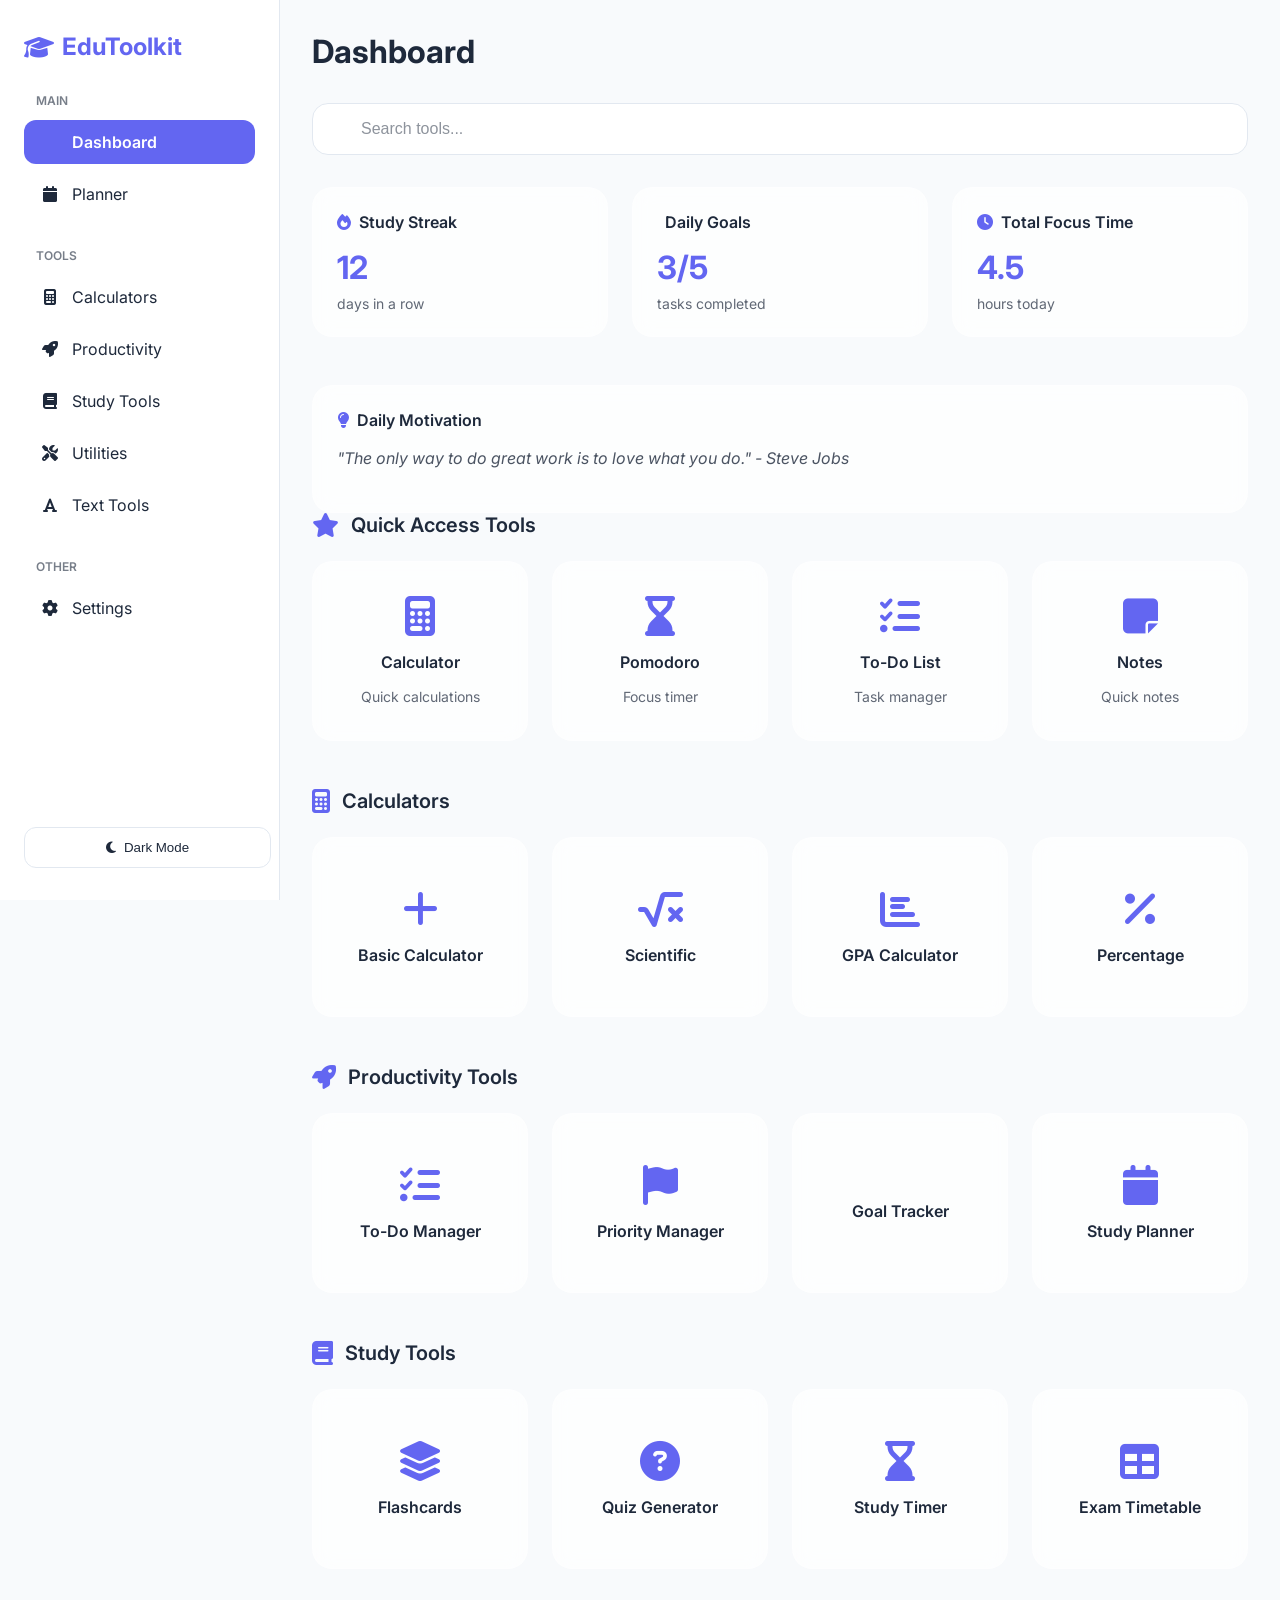
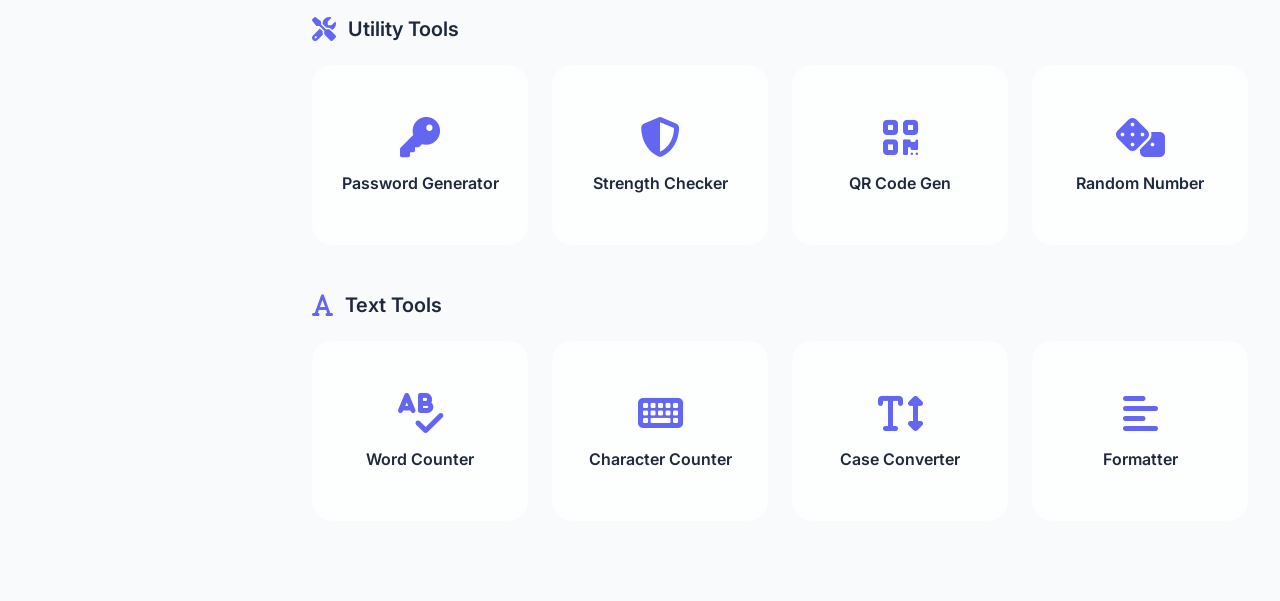
==== EduToolkit.html @ 6b0cfeaa "dashboard UI" ====
<!DOCTYPE html>
<html lang="en">
<head>
    <meta charset="UTF-8">
    <meta name="viewport" content="width=device-width, initial-scale=1.0">
    <title>EduToolkit - Student Productivity Platform</title>
    <link href="https://cdnjs.cloudflare.com/ajax/libs/font-awesome/6.4.0/css/all.min.css" rel="stylesheet">
    <link href="https://fonts.googleapis.com/css2?family=Inter:wght@300;400;500;600;700&display=swap" rel="stylesheet">
    <style>
        * {
            margin: 0;
            padding: 0;
            box-sizing: border-box;
        }

        :root {
            --primary: #6366f1;
            --primary-dark: #4f46e5;
            --bg-light: #f8fafc;
            --bg-dark: #0f172a;
            --surface-light: #ffffff;
            --surface-dark: #1e293b;
            --text-light: #1e293b;
            --text-dark: #f1f5f9;
            --border-light: #e2e8f0;
            --border-dark: #334155;
            --glass-light: rgba(255, 255, 255, 0.7);
            --glass-dark: rgba(30, 41, 59, 0.7);
        }

        body {
            font-family: 'Inter', sans-serif;
            background: var(--bg-light);
            color: var(--text-light);
            transition: background 0.3s ease, color 0.3s ease;
        }

        body.dark-mode {
            background: var(--bg-dark);
            color: var(--text-dark);
        }

        .container {
            display: flex;
            min-height: 100vh;
        }

        /* SIDEBAR */
        .sidebar {
            width: 280px;
            background: var(--surface-light);
            border-right: 1px solid var(--border-light);
            padding: 2rem 1.5rem;
            position: fixed;
            height: 100vh;
            overflow-y: auto;
            transition: all 0.3s ease;
        }

        body.dark-mode .sidebar {
            background: var(--surface-dark);
            border-right-color: var(--border-dark);
        }

        .logo {
            font-size: 1.5rem;
            font-weight: 700;
            color: var(--primary);
            margin-bottom: 2rem;
            display: flex;
            align-items: center;
            gap: 0.5rem;
        }

        .nav-group {
            margin-bottom: 2rem;
        }

        .nav-group-title {
            font-size: 0.75rem;
            font-weight: 600;
            text-transform: uppercase;
            color: var(--text-light);
            opacity: 0.6;
            margin-bottom: 0.75rem;
            padding: 0 0.75rem;
        }

        body.dark-mode .nav-group-title {
            color: var(--text-dark);
        }

        .nav-item {
            display: flex;
            align-items: center;
            gap: 0.75rem;
            padding: 0.75rem 1rem;
            margin-bottom: 0.5rem;
            border-radius: 0.75rem;
            cursor: pointer;
            transition: all 0.2s ease;
            color: var(--text-light);
            text-decoration: none;
        }

        body.dark-mode .nav-item {
            color: var(--text-dark);
        }

        .nav-item:hover {
            background: var(--primary);
            color: white;
            transform: translateX(4px);
        }

        .nav-item.active {
            background: var(--primary);
            color: white;
            font-weight: 600;
        }

        .nav-item i {
            width: 20px;
            text-align: center;
        }

        /* THEME TOGGLE */
        .theme-toggle {
            position: fixed;
            bottom: 2rem;
            left: 1.5rem;
            width: 100%;
            max-width: 247px;
        }

        .toggle-btn {
            width: 100%;
            padding: 0.75rem;
            border: 1px solid var(--border-light);
            background: var(--surface-light);
            border-radius: 0.75rem;
            cursor: pointer;
            display: flex;
            align-items: center;
            justify-content: center;
            gap: 0.5rem;
            transition: all 0.2s ease;
            color: var(--text-light);
            font-weight: 500;
        }

        body.dark-mode .toggle-btn {
            background: var(--surface-dark);
            border-color: var(--border-dark);
            color: var(--text-dark);
        }

        .toggle-btn:hover {
            background: var(--primary);
            color: white;
            border-color: var(--primary);
        }

        /* MAIN CONTENT */
        .main-content {
            margin-left: 280px;
            flex: 1;
            padding: 2rem;
        }

        .header {
            display: flex;
            justify-content: space-between;
            align-items: center;
            margin-bottom: 2rem;
        }

        .header h1 {
            font-size: 2rem;
            font-weight: 700;
        }

        /* SEARCH BAR */
        .search-container {
            margin-bottom: 2rem;
        }

        .search-bar {
            position: relative;
        }

        .search-bar input {
            width: 100%;
            padding: 1rem 1.5rem 1rem 3rem;
            border: 1px solid var(--border-light);
            border-radius: 1rem;
            background: var(--surface-light);
            color: var(--text-light);
            font-size: 1rem;
            transition: all 0.2s ease;
            backdrop-filter: blur(10px);
        }

        body.dark-mode .search-bar input {
            background: var(--surface-dark);
            border-color: var(--border-dark);
            color: var(--text-dark);
        }

        .search-bar input:focus {
            outline: none;
            border-color: var(--primary);
            box-shadow: 0 0 0 3px rgba(99, 102, 241, 0.1);
        }

        .search-bar input::placeholder {
            color: var(--text-light);
            opacity: 0.5;
        }

        body.dark-mode .search-bar input::placeholder {
            color: var(--text-dark);
        }

        .search-bar i {
            position: absolute;
            left: 1.5rem;
            top: 50%;
            transform: translateY(-50%);
            color: var(--primary);
        }

        /* SECTIONS */
        .section {
            margin-bottom: 3rem;
        }

        .section-title {
            font-size: 1.25rem;
            font-weight: 600;
            margin-bottom: 1.5rem;
            display: flex;
            align-items: center;
            gap: 0.75rem;
        }

        .section-title i {
            color: var(--primary);
            font-size: 1.5rem;
        }

        /* TOOL GRID */
        .tool-grid {
            display: grid;
            grid-template-columns: repeat(auto-fill, minmax(200px, 1fr));
            gap: 1.5rem;
        }

        .tool-card {
            background: var(--glass-light);
            backdrop-filter: blur(10px);
            border: 1px solid rgba(255, 255, 255, 0.2);
            border-radius: 1.25rem;
            padding: 1.5rem;
            cursor: pointer;
            transition: all 0.3s ease;
            display: flex;
            flex-direction: column;
            align-items: center;
            justify-content: center;
            text-align: center;
            gap: 1rem;
            min-height: 180px;
            text-decoration: none;
            color: inherit;
        }

        body.dark-mode .tool-card {
            background: var(--glass-dark);
            border-color: rgba(148, 163, 184, 0.2);
        }

        .tool-card:hover {
            transform: translateY(-8px);
            box-shadow: 0 20px 40px rgba(99, 102, 241, 0.15);
            border-color: var(--primary);
            background: var(--glass-light);
        }

        body.dark-mode .tool-card:hover {
            background: var(--glass-dark);
        }

        .tool-icon {
            font-size: 2.5rem;
            color: var(--primary);
            transition: transform 0.3s ease;
        }

        .tool-card:hover .tool-icon {
            transform: scale(1.1) rotate(5deg);
        }

        .tool-name {
            font-weight: 600;
            font-size: 1rem;
        }

        .tool-description {
            font-size: 0.875rem;
            opacity: 0.7;
        }

        /* WIDGETS */
        .widget-grid {
            display: grid;
            grid-template-columns: repeat(auto-fit, minmax(250px, 1fr));
            gap: 1.5rem;
            margin-bottom: 3rem;
        }

        .widget {
            background: var(--glass-light);
            backdrop-filter: blur(10px);
            border: 1px solid rgba(255, 255, 255, 0.2);
            border-radius: 1.25rem;
            padding: 1.5rem;
            transition: all 0.3s ease;
        }

        body.dark-mode .widget {
            background: var(--glass-dark);
            border-color: rgba(148, 163, 184, 0.2);
        }

        .widget:hover {
            border-color: var(--primary);
        }

        .widget-title {
            font-weight: 600;
            margin-bottom: 1rem;
            display: flex;
            align-items: center;
            gap: 0.5rem;
        }

        .widget-title i {
            color: var(--primary);
        }

        .widget-stat {
            font-size: 2rem;
            font-weight: 700;
            color: var(--primary);
            margin-bottom: 0.5rem;
        }

        .widget-label {
            font-size: 0.875rem;
            opacity: 0.7;
        }

        .quote {
            font-style: italic;
            opacity: 0.8;
            margin-bottom: 1rem;
            line-height: 1.6;
        }

        /* RESPONSIVE */
        @media (max-width: 1200px) {
            .tool-grid {
                grid-template-columns: repeat(auto-fill, minmax(160px, 1fr));
            }
        }

        @media (max-width: 768px) {
            .sidebar {
                width: 100%;
                height: auto;
                position: static;
                border-right: none;
                border-bottom: 1px solid var(--border-light);
                padding: 1rem;
            }

            body.dark-mode .sidebar {
                border-bottom-color: var(--border-dark);
            }

            .main-content {
                margin-left: 0;
                padding: 1.5rem;
            }

            .theme-toggle {
                position: static;
                width: 100%;
                margin-top: 1rem;
            }

            .tool-grid {
                grid-template-columns: repeat(auto-fill, minmax(140px, 1fr));
                gap: 1rem;
            }

            .widget-grid {
                grid-template-columns: 1fr;
            }
        }

        /* ANIMATIONS */
        @keyframes fadeIn {
            from {
                opacity: 0;
                transform: translateY(10px);
            }
            to {
                opacity: 1;
                transform: translateY(0);
            }
        }

        .tool-card, .widget {
            animation: fadeIn 0.5s ease forwards;
        }

        /* SCROLLBAR */
        ::-webkit-scrollbar {
            width: 8px;
        }

        ::-webkit-scrollbar-track {
            background: var(--bg-light);
        }

        body.dark-mode ::-webkit-scrollbar-track {
            background: var(--bg-dark);
        }

        ::-webkit-scrollbar-thumb {
            background: var(--primary);
            border-radius: 4px;
        }

        ::-webkit-scrollbar-thumb:hover {
            background: var(--primary-dark);
        }
    </style>
</head>
<body>
    <div class="container">
        <!-- SIDEBAR -->
        <aside class="sidebar">
            <div class="logo">
                <i class="fas fa-graduation-cap"></i>
                EduToolkit
            </div>

            <div class="nav-group">
                <div class="nav-group-title">Main</div>
                <a class="nav-item active" href="#dashboard">
                    <i class="fas fa-grid"></i>
                    Dashboard
                </a>
                <a class="nav-item" href="#planner">
                    <i class="fas fa-calendar"></i>
                    Planner
                </a>
            </div>

            <div class="nav-group">
                <div class="nav-group-title">Tools</div>
                <a class="nav-item" href="#calculators">
                    <i class="fas fa-calculator"></i>
                    Calculators
                </a>
                <a class="nav-item" href="#productivity">
                    <i class="fas fa-rocket"></i>
                    Productivity
                </a>
                <a class="nav-item" href="#study">
                    <i class="fas fa-book"></i>
                    Study Tools
                </a>
                <a class="nav-item" href="#utilities">
                    <i class="fas fa-tools"></i>
                    Utilities
                </a>
                <a class="nav-item" href="#text">
                    <i class="fas fa-font"></i>
                    Text Tools
                </a>
            </div>

            <div class="nav-group">
                <div class="nav-group-title">Other</div>
                <a class="nav-item" href="#settings">
                    <i class="fas fa-cog"></i>
                    Settings
                </a>
            </div>

            <div class="theme-toggle">
                <button class="toggle-btn" id="themeToggle">
                    <i class="fas fa-moon"></i>
                    Dark Mode
                </button>
            </div>
        </aside>

        <!-- MAIN CONTENT -->
        <main class="main-content">
            <div class="header">
                <div>
                    <h1>Dashboard</h1>
                </div>
            </div>

            <!-- SEARCH -->
            <div class="search-container">
                <div class="search-bar">
                    <i class="fas fa-search"></i>
                    <input type="text" id="searchInput" placeholder="Search tools...">
                </div>
            </div>

            <!-- WIDGETS -->
            <div class="widget-grid">
                <div class="widget">
                    <div class="widget-title">
                        <i class="fas fa-fire"></i>
                        Study Streak
                    </div>
                    <div class="widget-stat" id="streakCount">12</div>
                    <div class="widget-label">days in a row</div>
                </div>

                <div class="widget">
                    <div class="widget-title">
                        <i class="fas fa-target"></i>
                        Daily Goals
                    </div>
                    <div class="widget-stat" id="goalsCompleted">3/5</div>
                    <div class="widget-label">tasks completed</div>
                </div>

                <div class="widget">
                    <div class="widget-title">
                        <i class="fas fa-clock"></i>
                        Total Focus Time
                    </div>
                    <div class="widget-stat" id="focusTime">4.5</div>
                    <div class="widget-label">hours today</div>
                </div>
            </div>

            <div class="widget">
                <div class="widget-title">
                    <i class="fas fa-lightbulb"></i>
                    Daily Motivation
                </div>
                <div class="quote" id="motivationalQuote">
                    "The only way to do great work is to love what you do." - Steve Jobs
                </div>
            </div>

            <!-- QUICK ACCESS TOOLS -->
            <div class="section">
                <div class="section-title">
                    <i class="fas fa-star"></i>
                    Quick Access Tools
                </div>
                <div class="tool-grid">
                    <a class="tool-card" href="#calculator">
                        <i class="tool-icon fas fa-calculator"></i>
                        <div class="tool-name">Calculator</div>
                        <div class="tool-description">Quick calculations</div>
                    </a>
                    <a class="tool-card" href="#timer">
                        <i class="tool-icon fas fa-hourglass-end"></i>
                        <div class="tool-name">Pomodoro</div>
                        <div class="tool-description">Focus timer</div>
                    </a>
                    <a class="tool-card" href="#todo">
                        <i class="tool-icon fas fa-tasks"></i>
                        <div class="tool-name">To-Do List</div>
                        <div class="tool-description">Task manager</div>
                    </a>
                    <a class="tool-card" href="#notes">
                        <i class="tool-icon fas fa-sticky-note"></i>
                        <div class="tool-name">Notes</div>
                        <div class="tool-description">Quick notes</div>
                    </a>
                </div>
            </div>

            <!-- CALCULATORS -->
            <div class="section">
                <div class="section-title">
                    <i class="fas fa-calculator"></i>
                    Calculators
                </div>
                <div class="tool-grid">
                    <a class="tool-card" href="#basic-calc">
                        <i class="tool-icon fas fa-plus"></i>
                        <div class="tool-name">Basic Calculator</div>
                    </a>
                    <a class="tool-card" href="#sci-calc">
                        <i class="tool-icon fas fa-square-root-alt"></i>
                        <div class="tool-name">Scientific</div>
                    </a>
                    <a class="tool-card" href="#gpa-calc">
                        <i class="tool-icon fas fa-chart-bar"></i>
                        <div class="tool-name">GPA Calculator</div>
                    </a>
                    <a class="tool-card" href="#percent-calc">
                        <i class="tool-icon fas fa-percent"></i>
                        <div class="tool-name">Percentage</div>
                    </a>
                </div>
            </div>

            <!-- PRODUCTIVITY -->
            <div class="section">
                <div class="section-title">
                    <i class="fas fa-rocket"></i>
                    Productivity Tools
                </div>
                <div class="tool-grid">
                    <a class="tool-card" href="#todo">
                        <i class="tool-icon fas fa-tasks"></i>
                        <div class="tool-name">To-Do Manager</div>
                    </a>
                    <a class="tool-card" href="#priority">
                        <i class="tool-icon fas fa-flag"></i>
                        <div class="tool-name">Priority Manager</div>
                    </a>
                    <a class="tool-card" href="#goals">
                        <i class="tool-icon fas fa-target"></i>
                        <div class="tool-name">Goal Tracker</div>
                    </a>
                    <a class="tool-card" href="#planner">
                        <i class="tool-icon fas fa-calendar"></i>
                        <div class="tool-name">Study Planner</div>
                    </a>
                </div>
            </div>

            <!-- STUDY TOOLS -->
            <div class="section">
                <div class="section-title">
                    <i class="fas fa-book"></i>
                    Study Tools
                </div>
                <div class="tool-grid">
                    <a class="tool-card" href="#flashcards">
                        <i class="tool-icon fas fa-layer-group"></i>
                        <div class="tool-name">Flashcards</div>
                    </a>
                    <a class="tool-card" href="#quiz">
                        <i class="tool-icon fas fa-question-circle"></i>
                        <div class="tool-name">Quiz Generator</div>
                    </a>
                    <a class="tool-card" href="#timer">
                        <i class="tool-icon fas fa-hourglass-end"></i>
                        <div class="tool-name">Study Timer</div>
                    </a>
                    <a class="tool-card" href="#timetable">
                        <i class="tool-icon fas fa-table"></i>
                        <div class="tool-name">Exam Timetable</div>
                    </a>
                </div>
            </div>

            <!-- UTILITIES -->
            <div class="section">
                <div class="section-title">
                    <i class="fas fa-tools"></i>
                    Utility Tools
                </div>
                <div class="tool-grid">
                    <a class="tool-card" href="#password">
                        <i class="tool-icon fas fa-key"></i>
                        <div class="tool-name">Password Generator</div>
                    </a>
                    <a class="tool-card" href="#strength">
                        <i class="tool-icon fas fa-shield-alt"></i>
                        <div class="tool-name">Strength Checker</div>
                    </a>
                    <a class="tool-card" href="#qr">
                        <i class="tool-icon fas fa-qrcode"></i>
                        <div class="tool-name">QR Code Gen</div>
                    </a>
                    <a class="tool-card" href="#random">
                        <i class="tool-icon fas fa-dice"></i>
                        <div class="tool-name">Random Number</div>
                    </a>
                </div>
            </div>

            <!-- TEXT TOOLS -->
            <div class="section">
                <div class="section-title">
                    <i class="fas fa-font"></i>
                    Text Tools
                </div>
                <div class="tool-grid">
                    <a class="tool-card" href="#wordcount">
                        <i class="tool-icon fas fa-spell-check"></i>
                        <div class="tool-name">Word Counter</div>
                    </a>
                    <a class="tool-card" href="#charcount">
                        <i class="tool-icon fas fa-keyboard"></i>
                        <div class="tool-name">Character Counter</div>
                    </a>
                    <a class="tool-card" href="#case">
                        <i class="tool-icon fas fa-text-height"></i>
                        <div class="tool-name">Case Converter</div>
                    </a>
                    <a class="tool-card" href="#formatter">
                        <i class="tool-icon fas fa-align-left"></i>
                        <div class="tool-name">Formatter</div>
                    </a>
                </div>
            </div>
        </main>
    </div>

    <script>
        // Theme Toggle
        const themeToggle = document.getElementById('themeToggle');
        const htmlElement = document.documentElement;

        // Load saved theme
        if (localStorage.getItem('theme') === 'dark') {
            document.body.classList.add('dark-mode');
            themeToggle.innerHTML = '<i class="fas fa-sun"></i> Light Mode';
        }

        themeToggle.addEventListener('click', () => {
            document.body.classList.toggle('dark-mode');
            const isDark = document.body.classList.contains('dark-mode');
            localStorage.setItem('theme', isDark ? 'dark' : 'light');
            themeToggle.innerHTML = isDark ? 
                '<i class="fas fa-sun"></i> Light Mode' : 
                '<i class="fas fa-moon"></i> Dark Mode';
        });

        // Search Functionality
        const searchInput = document.getElementById('searchInput');
        const toolCards = document.querySelectorAll('.tool-card');

        searchInput.addEventListener('input', (e) => {
            const query = e.target.value.toLowerCase();
            toolCards.forEach(card => {
                const text = card.textContent.toLowerCase();
                card.style.display = text.includes(query) ? 'flex' : 'none';
            });
        });

        // Motivational Quotes
        const quotes = [
            '"The only way to do great work is to love what you do." - Steve Jobs',
            '"Success is not final, failure is not fatal." - Winston Churchill',
            '"You are never too old to set another goal." - C.S. Lewis',
            '"In the middle of difficulty lies opportunity." - Albert Einstein',
            '"The best time to plant a tree was 20 years ago. The second best is now." - Chinese Proverb'
        ];

        function updateQuote() {
            const randomQuote = quotes[Math.floor(Math.random() * quotes.length)];
            document.getElementById('motivationalQuote').textContent = randomQuote;
        }

        setInterval(updateQuote, 60000);
    </script>
</body>
</html>
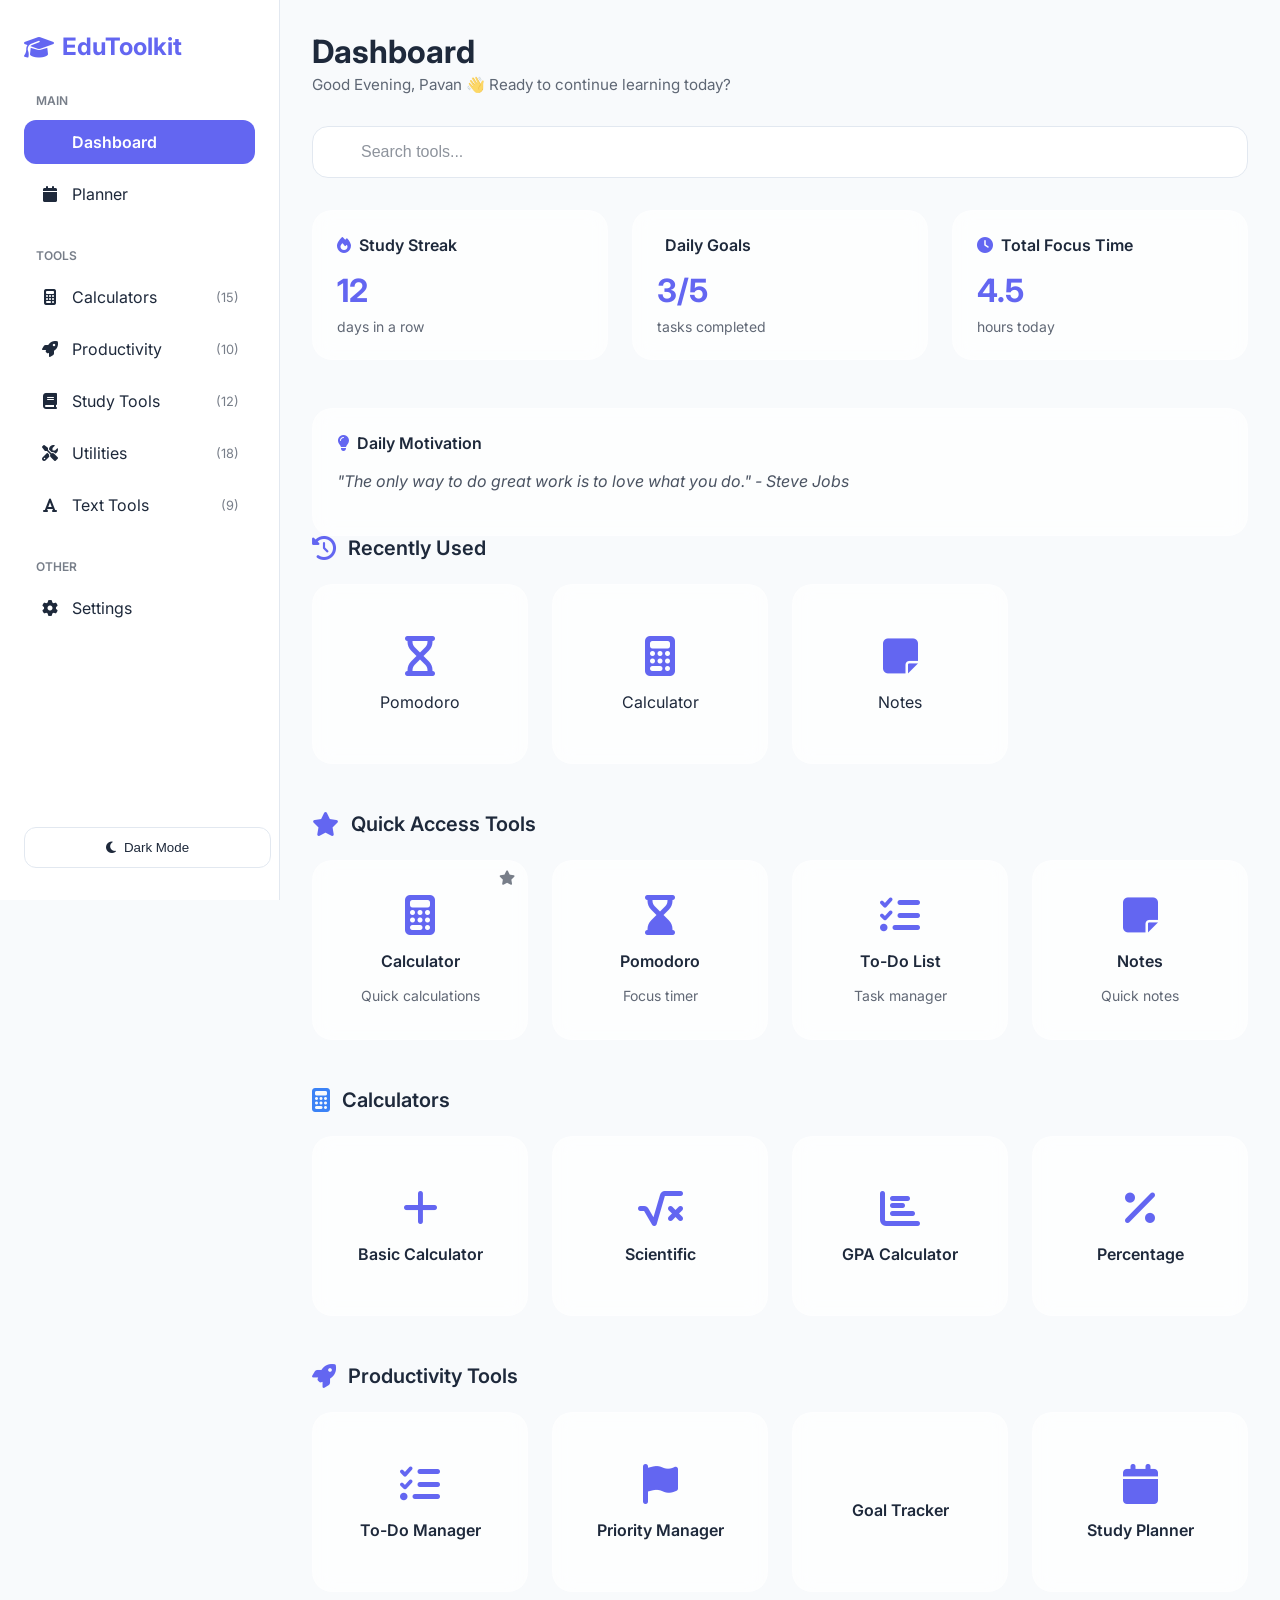
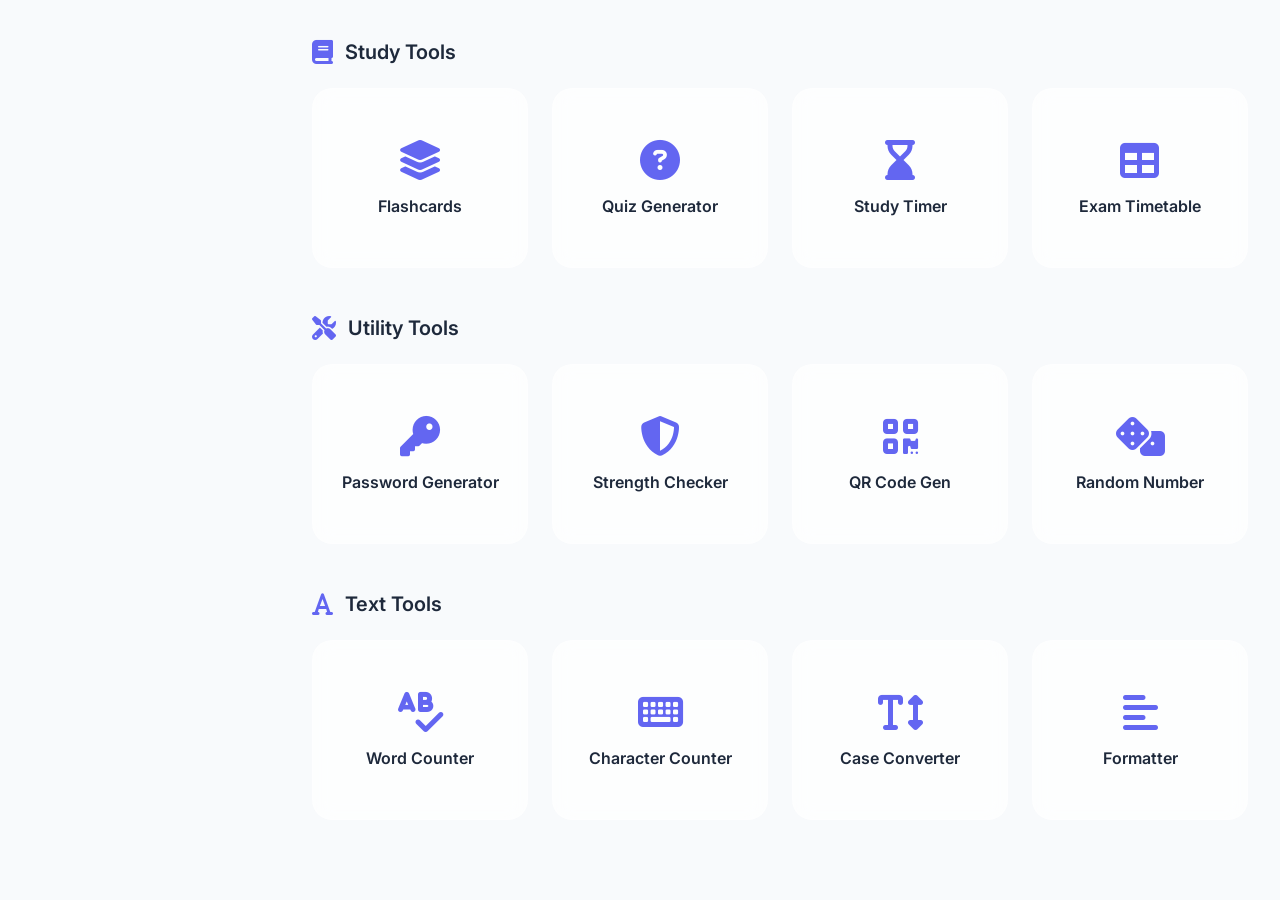
==== commit 8007ac1a: "modified: EduToolkit.html" ====
--- a/EduToolkit.html
+++ b/EduToolkit.html
@@ -26,6 +26,10 @@
             --border-dark: #334155;
             --glass-light: rgba(255, 255, 255, 0.7);
             --glass-dark: rgba(30, 41, 59, 0.7);
+        }
+
+        html {
+            scroll-behavior:smooth;
         }
 
         body {
@@ -160,6 +164,11 @@
             color: white;
             border-color: var(--primary);
         }
+        .welcome-text {
+            font-size:0.95rem;
+            opacity:0.7;
+            margin-top:4px;
+        }
 
         /* MAIN CONTENT */
         .main-content {
@@ -248,6 +257,11 @@
             color: var(--primary);
             font-size: 1.5rem;
         }
+        .section-title.calculators i{color:#3b82f6;}
+        .section-title.productivity i{color:#8b5cf6;}
+        .section-title.study i{color:#10b981;}
+        .section-title.utilities i{color:#f59e0b;}
+        .section-title.text i{color:#06b6d4;}
 
         /* TOOL GRID */
         .tool-grid {
@@ -257,6 +271,7 @@
         }
 
         .tool-card {
+            position:relative;
             background: var(--glass-light);
             backdrop-filter: blur(10px);
             border: 1px solid rgba(255, 255, 255, 0.2);
@@ -275,6 +290,21 @@
             color: inherit;
         }
 
+        .favorite {
+            position:absolute;
+            top:10px;
+            right:12px;
+            font-size:0.9rem;
+            opacity:0.6;
+            cursor:pointer;
+        }
+
+        .count {
+            margin-left:auto;
+            opacity:0.6;
+            font-size:0.8rem;
+        }
+
         body.dark-mode .tool-card {
             background: var(--glass-dark);
             border-color: rgba(148, 163, 184, 0.2);
@@ -285,6 +315,10 @@
             box-shadow: 0 20px 40px rgba(99, 102, 241, 0.15);
             border-color: var(--primary);
             background: var(--glass-light);
+        }
+
+        .tool-card:active {
+            transform:scale(0.97);
         }
 
         body.dark-mode .tool-card:hover {
@@ -334,7 +368,9 @@
         }
 
         .widget:hover {
-            border-color: var(--primary);
+            border-color:var(--primary);
+            transform:translateY(-4px);
+            box-shadow:0 15px 30px rgba(99,102,241,0.15);
         }
 
         .widget-title {
@@ -474,23 +510,23 @@
                 <div class="nav-group-title">Tools</div>
                 <a class="nav-item" href="#calculators">
                     <i class="fas fa-calculator"></i>
-                    Calculators
+                    Calculators <span class="count">(15)</span>
                 </a>
                 <a class="nav-item" href="#productivity">
                     <i class="fas fa-rocket"></i>
-                    Productivity
+                    Productivity <span class="count">(10)</span>
                 </a>
                 <a class="nav-item" href="#study">
                     <i class="fas fa-book"></i>
-                    Study Tools
+                    Study Tools <span class="count">(12)</span>
                 </a>
                 <a class="nav-item" href="#utilities">
                     <i class="fas fa-tools"></i>
-                    Utilities
+                    Utilities <span class="count">(18)</span>
                 </a>
                 <a class="nav-item" href="#text">
                     <i class="fas fa-font"></i>
-                    Text Tools
+                    Text Tools <span class="count">(9)</span>
                 </a>
             </div>
 
@@ -515,6 +551,7 @@
             <div class="header">
                 <div>
                     <h1>Dashboard</h1>
+                    <p class="welcome-text">Good Evening, Pavan 👋 Ready to continue learning today?</p>
                 </div>
             </div>
 
@@ -566,6 +603,18 @@
                 </div>
             </div>
 
+            <div class="section">
+                <div class="section-title">
+                    <i class="fas fa-history"></i>
+                    Recently Used
+                </div>
+                <div class="tool-grid">
+                    <a class="tool-card"><i class="tool-icon fas fa-hourglass"></i>Pomodoro</a>
+                    <a class="tool-card"><i class="tool-icon fas fa-calculator"></i>Calculator</a>
+                    <a class="tool-card"><i class="tool-icon fas fa-sticky-note"></i>Notes</a>
+                </div>
+            </div>
+
             <!-- QUICK ACCESS TOOLS -->
             <div class="section">
                 <div class="section-title">
@@ -574,6 +623,7 @@
                 </div>
                 <div class="tool-grid">
                     <a class="tool-card" href="#calculator">
+                        <i class="fas fa-star favorite"></i>
                         <i class="tool-icon fas fa-calculator"></i>
                         <div class="tool-name">Calculator</div>
                         <div class="tool-description">Quick calculations</div>
@@ -598,7 +648,7 @@
 
             <!-- CALCULATORS -->
             <div class="section">
-                <div class="section-title">
+                <div class="section-title calculators">
                     <i class="fas fa-calculator"></i>
                     Calculators
                 </div>
@@ -775,6 +825,31 @@
         }
 
         setInterval(updateQuote, 60000);
+
+        document.addEventListener("keydown",function(e) {
+            if(e.ctrlKey && e.key==="k") {
+                e.preventDefault();
+                document.getElementById("searchInput").focus();
+            }
+        });
+
+        function animateValue(id, start, end, duration) {
+            let obj = document.getElementById(id);
+            let range = end - start;
+            let current = start;
+            let increment = end > start ? 1 : -1;
+            let stepTime = Math.abs(Math.floor(duration / range));
+            
+            let timer = setInterval(function() {
+                current += increment;
+                obj.textContent = current;
+                if (current == end) {
+                    clearInterval(timer);
+                }
+            }, stepTime);
+        }
+        animateValue("streakCount",0,12,800);
     </script>
+    
 </body>
 </html>
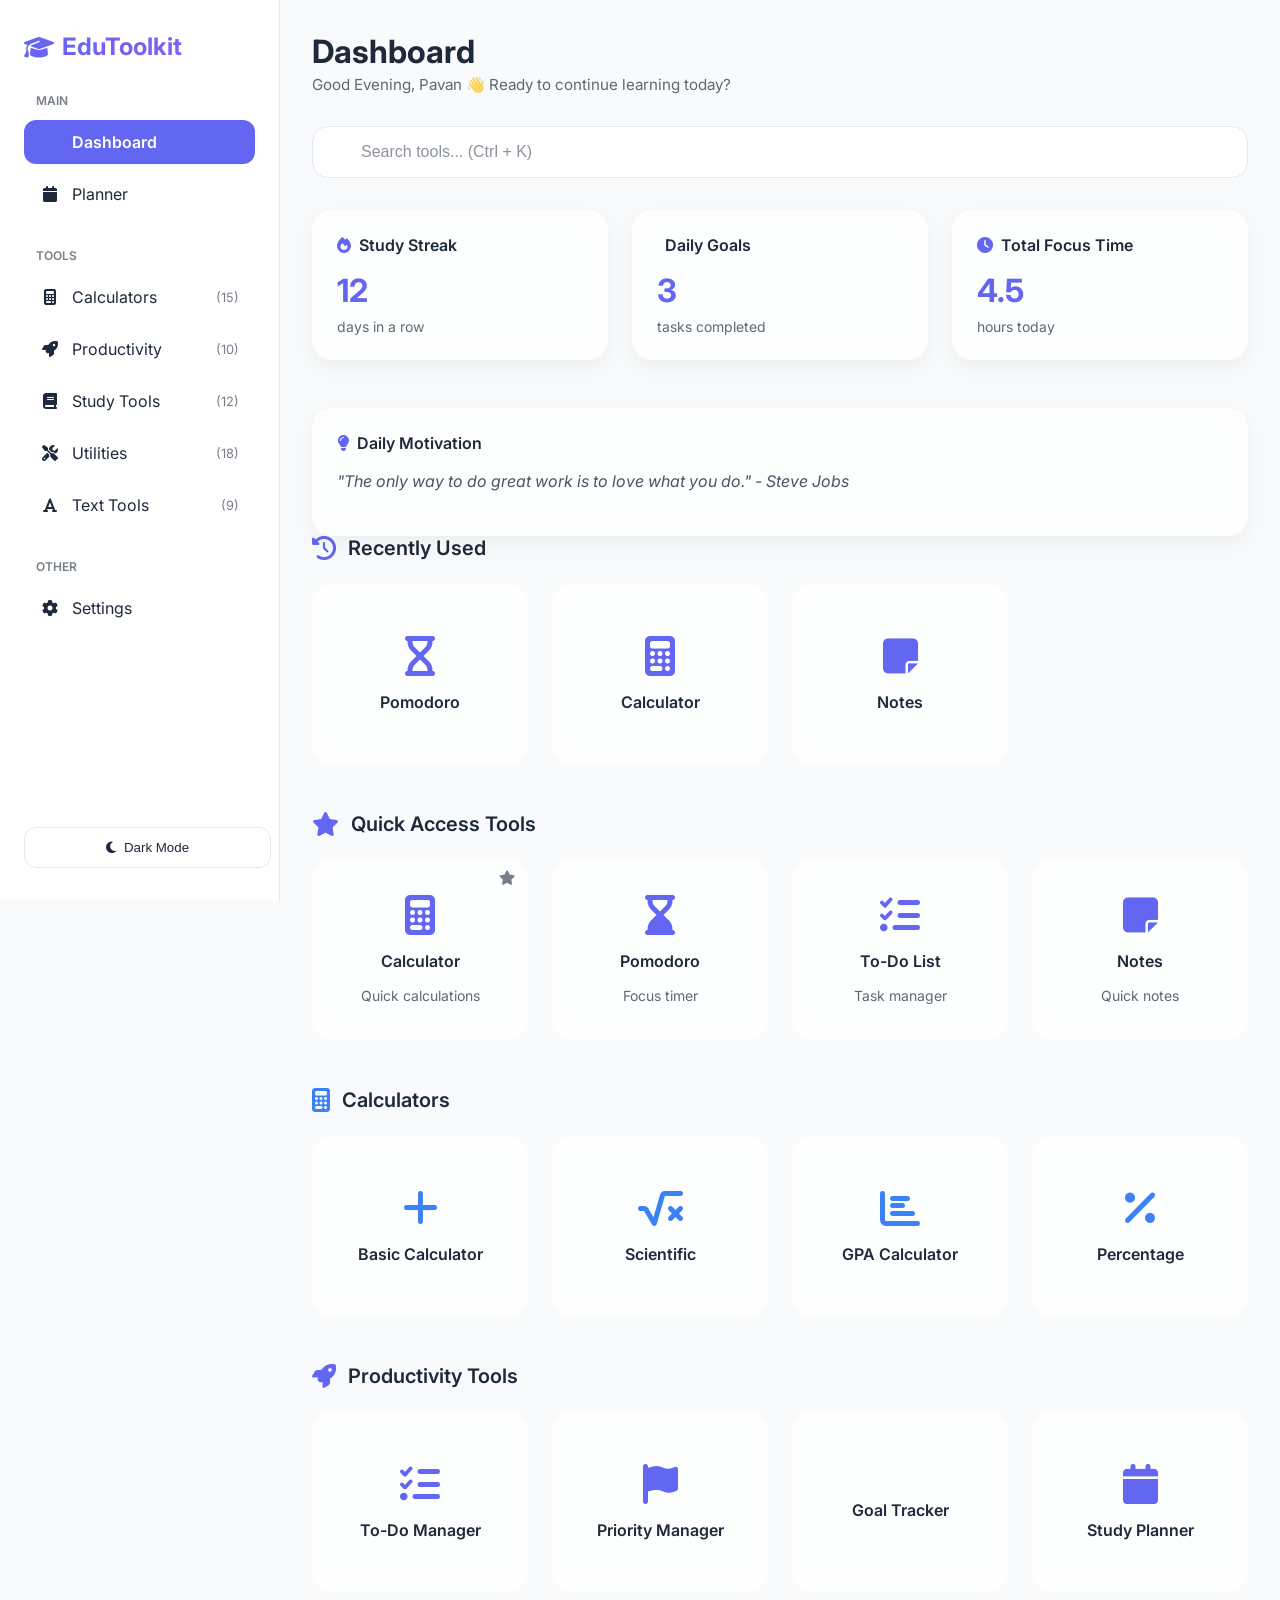
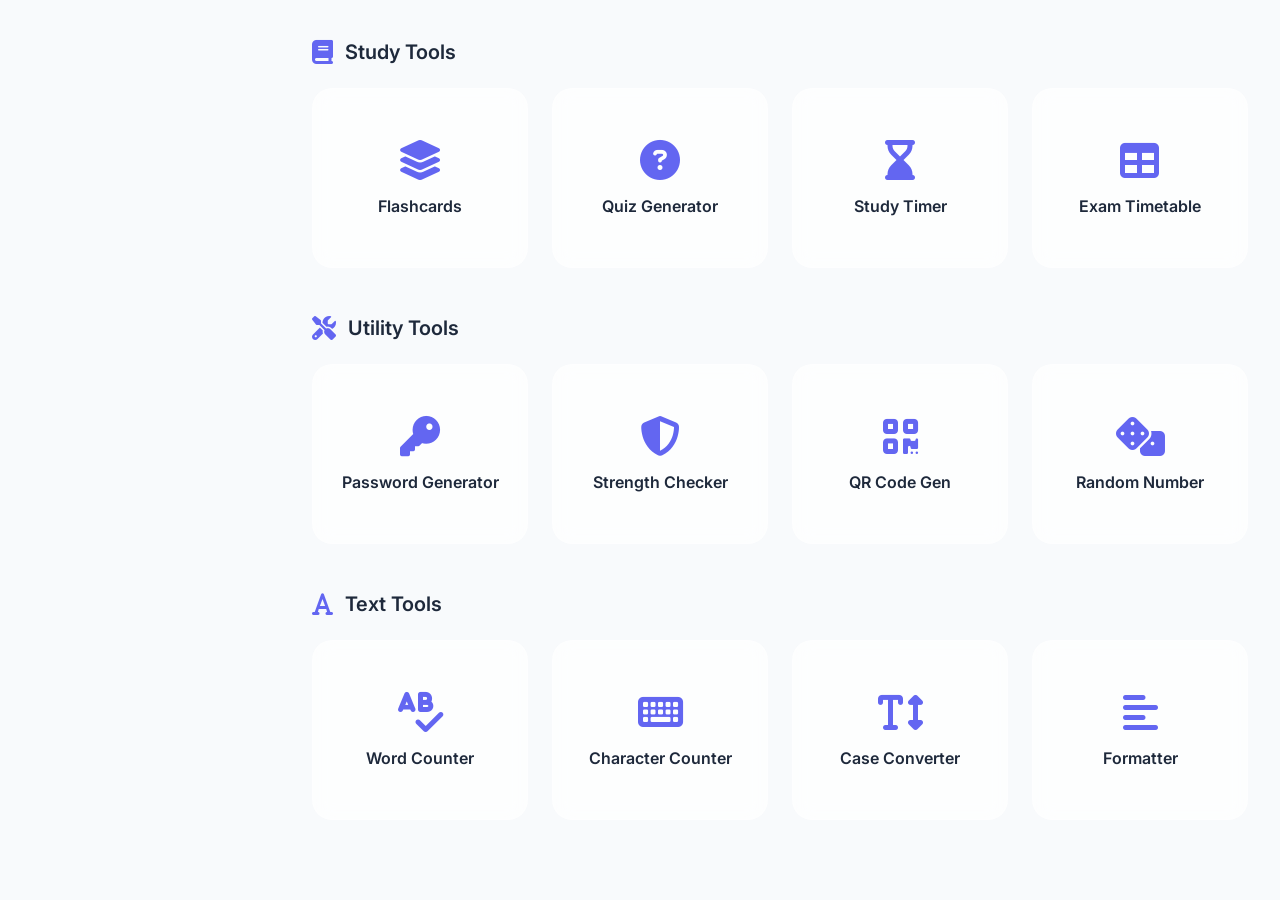
==== commit 1bd0d29b: "modified: EduToolkit.html" ====
--- a/EduToolkit.html
+++ b/EduToolkit.html
@@ -67,13 +67,15 @@
         }
 
         .logo {
-            font-size: 1.5rem;
-            font-weight: 700;
-            color: var(--primary);
-            margin-bottom: 2rem;
-            display: flex;
-            align-items: center;
-            gap: 0.5rem;
+            font-size:1.5rem;
+            font-weight:700;
+            background:linear-gradient(135deg,#6366f1,#8b5cf6);
+            -webkit-background-clip:text;
+            -webkit-text-fill-color:transparent;
+            display:flex;
+            align-items:center;
+            gap:0.5rem;
+            margin-bottom:2rem;
         }
 
         .nav-group {
@@ -115,6 +117,7 @@
             background: var(--primary);
             color: white;
             transform: translateX(4px);
+            box-shadow:0 6px 15px rgba(99,102,241,0.3);
         }
 
         .nav-item.active {
@@ -299,6 +302,12 @@
             cursor:pointer;
         }
 
+        .favorite:hover{
+            color:#fbbf24;
+            opacity:1;
+            transform:scale(1.2);
+        }
+
         .count {
             margin-left:auto;
             opacity:0.6;
@@ -312,7 +321,7 @@
 
         .tool-card:hover {
             transform: translateY(-8px);
-            box-shadow: 0 20px 40px rgba(99, 102, 241, 0.15);
+            box-shadow:0 20px 40px rgba(99,102,241,0.15),0 0 0 1px rgba(99,102,241,0.1);
             border-color: var(--primary);
             background: var(--glass-light);
         }
@@ -330,6 +339,12 @@
             color: var(--primary);
             transition: transform 0.3s ease;
         }
+
+        .section-title.calculators ~ .tool-grid .tool-icon{color:#3b82f6;}
+        .section-title.productivity ~ .tool-grid .tool-icon{color:#8b5cf6;}
+        .section-title.study ~ .tool-grid .tool-icon{color:#10b981;}
+        .section-title.utilities ~ .tool-grid .tool-icon{color:#f59e0b;}
+        .section-title.text ~ .tool-grid .tool-icon{color:#06b6d4;}
 
         .tool-card:hover .tool-icon {
             transform: scale(1.1) rotate(5deg);
@@ -355,8 +370,9 @@
 
         .widget {
             background: var(--glass-light);
-            backdrop-filter: blur(10px);
-            border: 1px solid rgba(255, 255, 255, 0.2);
+            backdrop-filter: blur(12px);
+            border: 1px solid rgba(255, 255, 255, 0.25);
+            box-shadow:0 8px 25px rgba(0,0,0,0.05);
             border-radius: 1.25rem;
             padding: 1.5rem;
             transition: all 0.3s ease;
@@ -455,6 +471,21 @@
             to {
                 opacity: 1;
                 transform: translateY(0);
+            }
+        }
+
+        body {
+            animation:fadePage 0.6s ease;
+        }
+
+        @keyframes fadePage {
+            from{
+                opacity:0;
+                transform:translateY(10px);
+            }
+            to {
+                opacity:1;
+                transform:translateY(0);
             }
         }
 
@@ -559,7 +590,7 @@
             <div class="search-container">
                 <div class="search-bar">
                     <i class="fas fa-search"></i>
-                    <input type="text" id="searchInput" placeholder="Search tools...">
+                    <input type="text" id="searchInput" placeholder="Search tools... (Ctrl + K)">
                 </div>
             </div>
 
@@ -609,9 +640,18 @@
                     Recently Used
                 </div>
                 <div class="tool-grid">
-                    <a class="tool-card"><i class="tool-icon fas fa-hourglass"></i>Pomodoro</a>
-                    <a class="tool-card"><i class="tool-icon fas fa-calculator"></i>Calculator</a>
-                    <a class="tool-card"><i class="tool-icon fas fa-sticky-note"></i>Notes</a>
+                    <a class="tool-card">
+                        <i class="tool-icon fas fa-hourglass"></i>
+                        <div class="tool-name">Pomodoro</div>
+                    </a>
+                    <a class="tool-card">
+                        <i class="tool-icon fas fa-calculator"></i>
+                        <div class="tool-name">Calculator</div>
+                    </a>
+                    <a class="tool-card">
+                        <i class="tool-icon fas fa-sticky-note"></i>
+                        <div class="tool-name">Notes</div>
+                    </a>
                 </div>
             </div>
 
@@ -831,6 +871,14 @@
                 e.preventDefault();
                 document.getElementById("searchInput").focus();
             }
+        });
+
+        document.querySelectorAll(".favorite").forEach(star=>{
+            star.addEventListener("click",function(e){
+                e.stopPropagation();
+                this.classList.toggle("active");
+                this.style.color=this.classList.contains("active")?"#fbbf24":"";
+            });
         });
 
         function animateValue(id, start, end, duration) {
@@ -849,6 +897,7 @@
             }, stepTime);
         }
         animateValue("streakCount",0,12,800);
+        animateValue("goalsCompleted",0,3,800);
     </script>
     
 </body>
